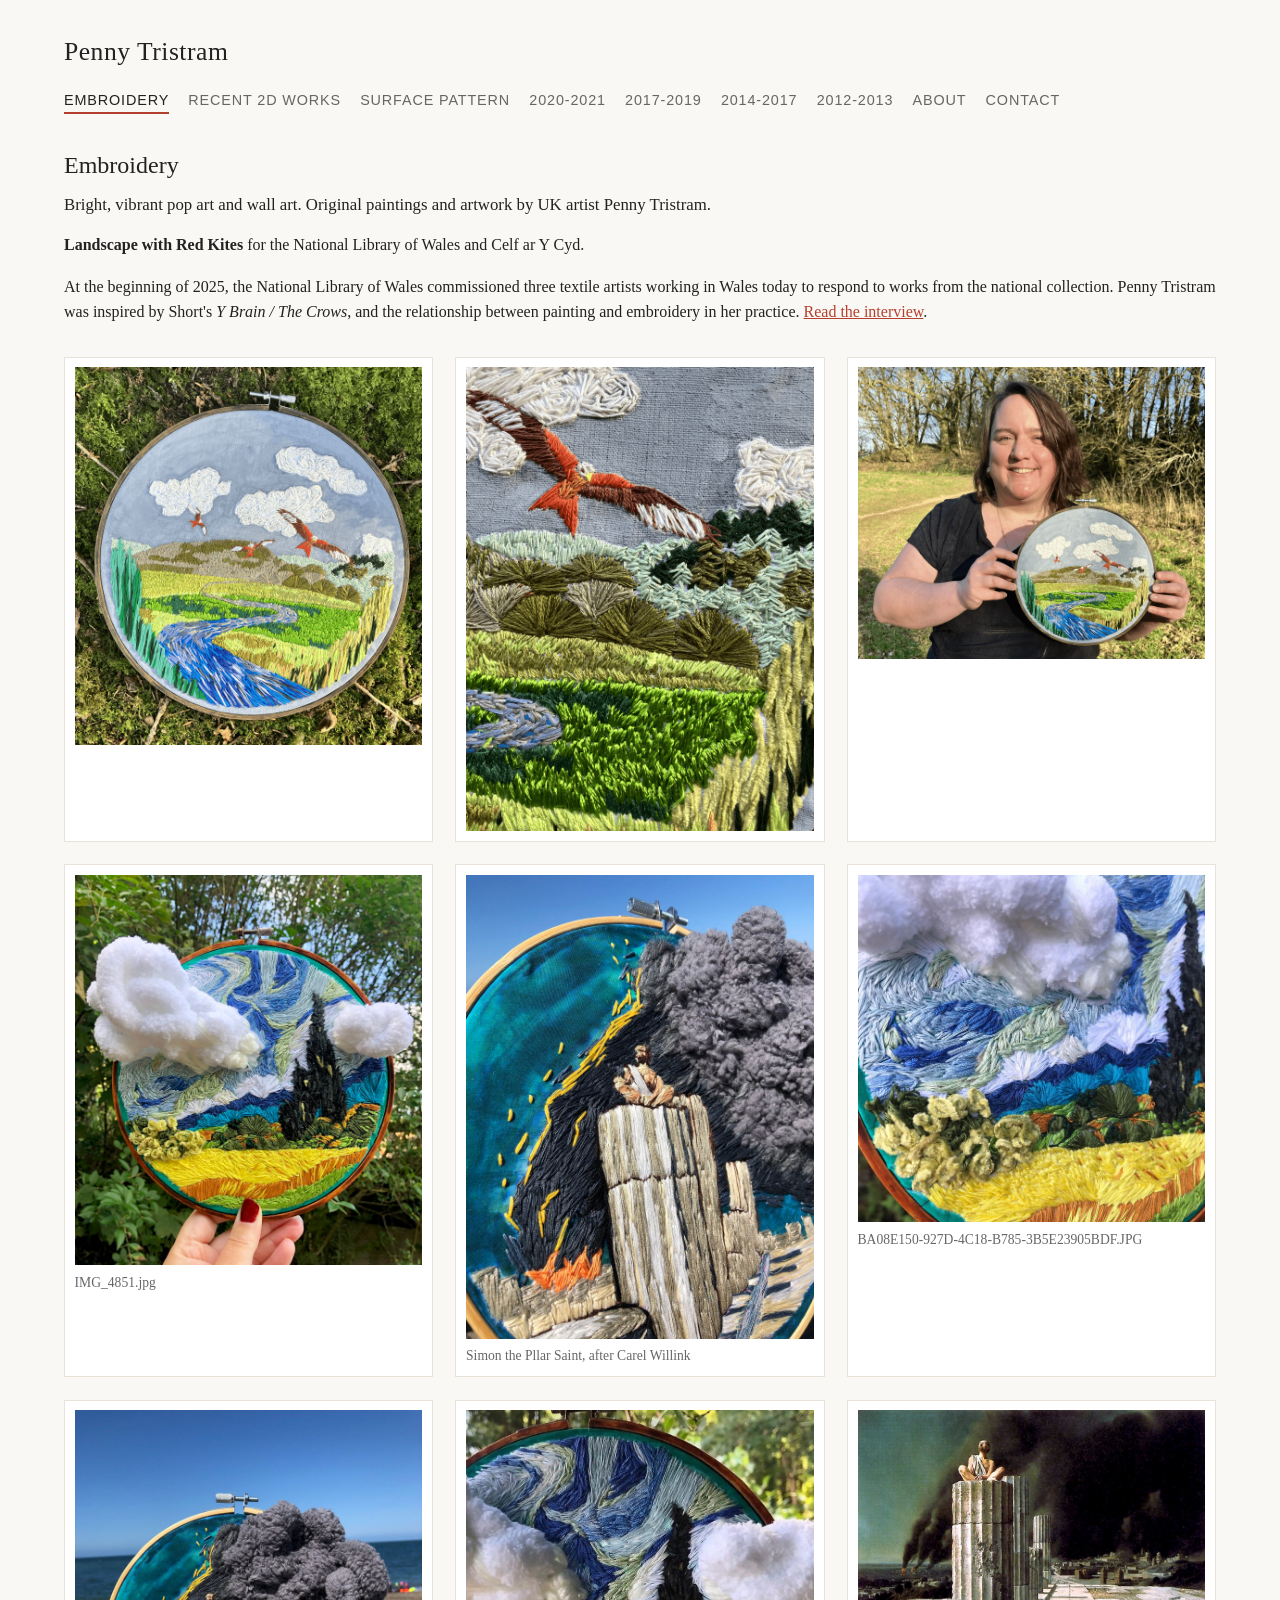
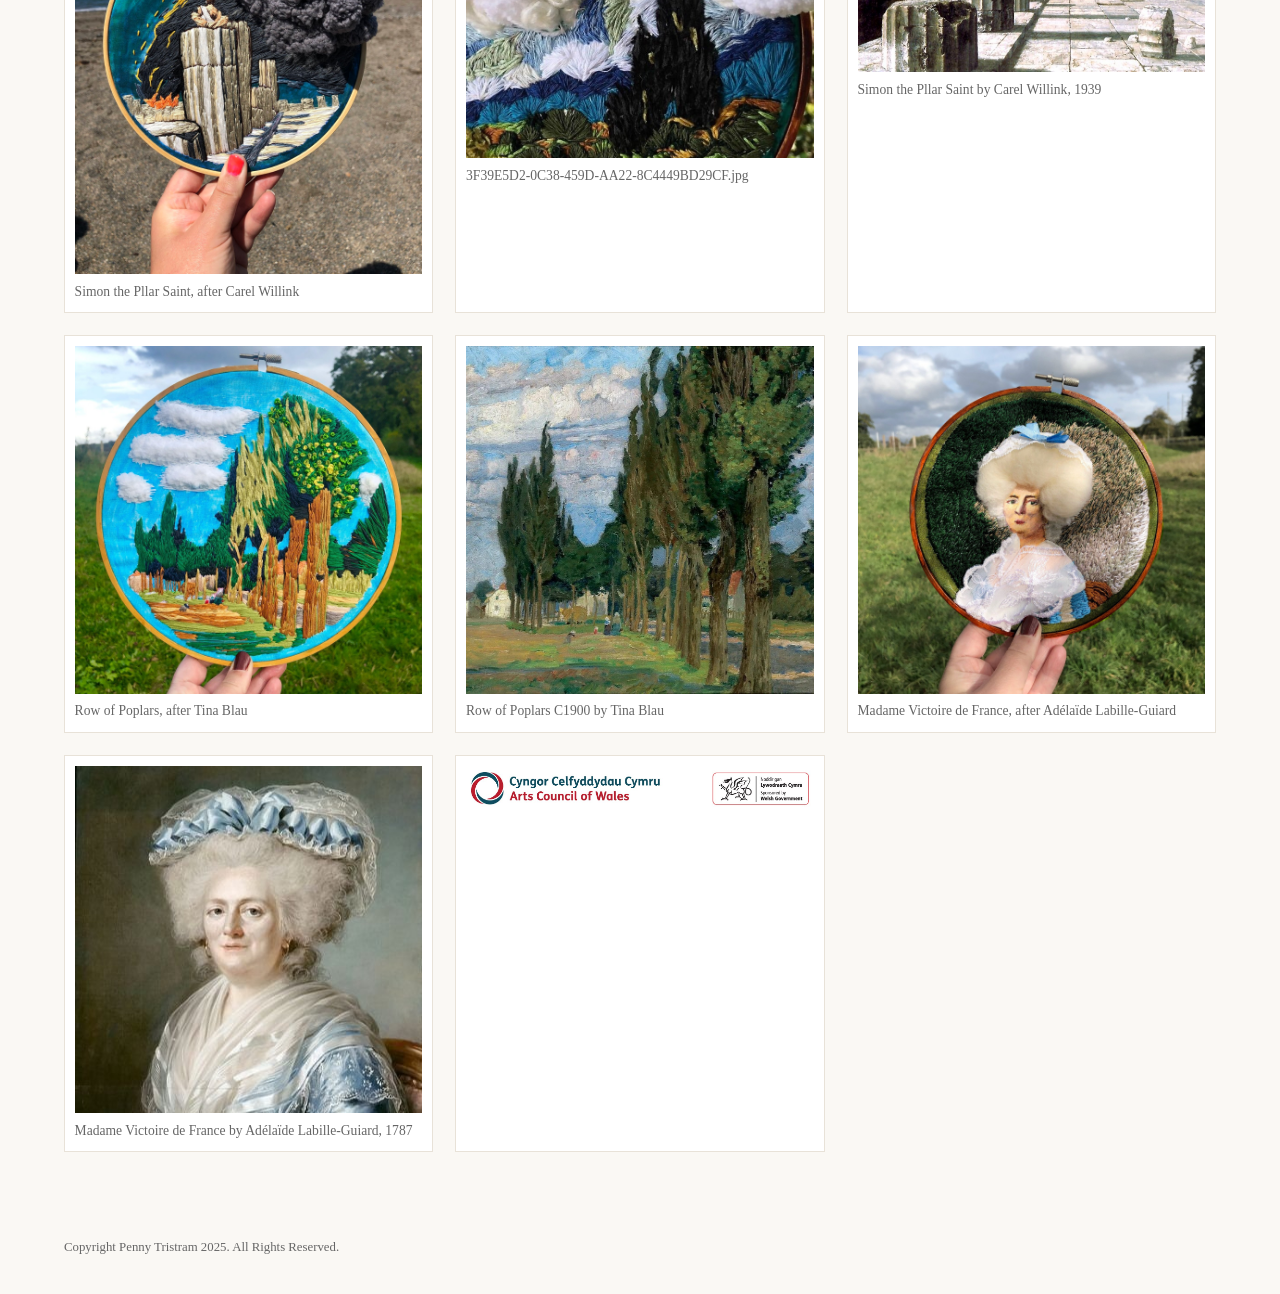
==== index.html @ d6a430cc "Initial portfolio site migrated from Squarespace" ====
<!doctype html>
<html lang="en-GB">
<head>
<meta charset="utf-8">
<meta name="viewport" content="width=device-width,initial-scale=1">
<title>Penny Tristram - Original Art</title>
<meta name="description" content="Painting, illustration and journal art by Penny Tristram">
<link rel="stylesheet" href="/style.css">
</head>
<body>
<header>
  <div class="site-name"><a href="/">Penny Tristram</a></div>
  <nav><a href="/" class="active">Embroidery</a>
<a href="/recent-2d-works">Recent 2D works</a>
<a href="/surface-pattern">Surface Pattern</a>
<a href="/new-page-3">2020-2021</a>
<a href="/20172019">2017-2019</a>
<a href="/20142017">2014-2017</a>
<a href="/20122013">2012-2013</a>
<a href="/about">About</a>
<a href="/contact">Contact</a></nav>
</header>
<main>

<h1>Embroidery</h1>
<p class="lede">Bright, vibrant pop art and wall art. Original paintings and artwork by UK artist Penny Tristram.</p>
<p class="feature-title"><strong>Landscape with Red Kites</strong> for the National Library of Wales and Celf ar Y Cyd.</p>
<p>At the beginning of 2025, the National Library of Wales commissioned three textile artists working in Wales today to respond to works from the national collection. Penny Tristram was inspired by Short's <em>Y Brain / The Crows</em>, and the relationship between painting and embroidery in her practice. <a href="https://celfarycyd.wales/cynfas/article/2776/Textiles-in-the-National-Collection-Part-3/" target="_blank" rel="noopener">Read the interview</a>.</p>

<section class="gallery">
<figure><a href="images/index/00.png" target="_blank" rel="noopener"><img src="images/index/00.png" alt="" loading="lazy"></a></figure>
<figure><a href="images/index/01.png" target="_blank" rel="noopener"><img src="images/index/01.png" alt="" loading="lazy"></a></figure>
<figure><a href="images/index/02.png" target="_blank" rel="noopener"><img src="images/index/02.png" alt="" loading="lazy"></a></figure>
<figure><a href="images/index/03.jpg" target="_blank" rel="noopener"><img src="images/index/03.jpg" alt="IMG_4851.jpg" loading="lazy"></a><figcaption>IMG_4851.jpg</figcaption></figure>
<figure><a href="images/index/04.JPG" target="_blank" rel="noopener"><img src="images/index/04.JPG" alt="Simon the Pllar Saint, after Carel Willink" loading="lazy"></a><figcaption>Simon the Pllar Saint, after Carel Willink</figcaption></figure>
<figure><a href="images/index/05.JPG" target="_blank" rel="noopener"><img src="images/index/05.JPG" alt="BA08E150-927D-4C18-B785-3B5E23905BDF.JPG" loading="lazy"></a><figcaption>BA08E150-927D-4C18-B785-3B5E23905BDF.JPG</figcaption></figure>
<figure><a href="images/index/06.JPG" target="_blank" rel="noopener"><img src="images/index/06.JPG" alt="Simon the Pllar Saint, after Carel Willink" loading="lazy"></a><figcaption>Simon the Pllar Saint, after Carel Willink</figcaption></figure>
<figure><a href="images/index/07.jpg" target="_blank" rel="noopener"><img src="images/index/07.jpg" alt="3F39E5D2-0C38-459D-AA22-8C4449BD29CF.jpg" loading="lazy"></a><figcaption>3F39E5D2-0C38-459D-AA22-8C4449BD29CF.jpg</figcaption></figure>
<figure><a href="images/index/08.jpg" target="_blank" rel="noopener"><img src="images/index/08.jpg" alt="Simon the Pllar Saint by Carel Willink, 1939" loading="lazy"></a><figcaption>Simon the Pllar Saint by Carel Willink, 1939</figcaption></figure>
<figure><a href="images/index/09.jpg" target="_blank" rel="noopener"><img src="images/index/09.jpg" alt="Row of Poplars, after Tina Blau" loading="lazy"></a><figcaption>Row of Poplars, after Tina Blau</figcaption></figure>
<figure><a href="images/index/10.jpg" target="_blank" rel="noopener"><img src="images/index/10.jpg" alt="Row of Poplars C1900 by Tina Blau" loading="lazy"></a><figcaption>Row of Poplars C1900 by Tina Blau</figcaption></figure>
<figure><a href="images/index/11.jpg" target="_blank" rel="noopener"><img src="images/index/11.jpg" alt="Madame Victoire de France, after Adélaïde Labille-Guiard" loading="lazy"></a><figcaption>Madame Victoire de France, after Adélaïde Labille-Guiard</figcaption></figure>
<figure><a href="images/index/12.jpg" target="_blank" rel="noopener"><img src="images/index/12.jpg" alt="Madame Victoire de France by Adélaïde Labille-Guiard, 1787" loading="lazy"></a><figcaption>Madame Victoire de France by Adélaïde Labille-Guiard, 1787</figcaption></figure>
<figure><a href="images/index/13.jpg" target="_blank" rel="noopener"><img src="images/index/13.jpg" alt="" loading="lazy"></a></figure>
</section>
</main>
<footer><p>Copyright Penny Tristram 2025. All Rights Reserved.</p></footer>
</body>
</html>
---- style.css ----
:root { --ink:#222; --muted:#666; --accent:#b3402f; }
* { box-sizing: border-box; }
body { margin:0; font-family: Georgia, 'Times New Roman', serif; color:var(--ink); background:#faf8f4; line-height:1.6; }
a { color:var(--accent); }
header { padding:2rem 1.5rem 0; max-width:1200px; margin:0 auto; }
.site-name { font-size:1.6rem; letter-spacing:.02em; }
.site-name a { color:var(--ink); text-decoration:none; }
nav { margin:1rem 0 2rem; display:flex; flex-wrap:wrap; gap:.4rem 1.2rem; font-family:Helvetica,Arial,sans-serif; font-size:.9rem; text-transform:uppercase; letter-spacing:.06em; }
nav a { color:var(--muted); text-decoration:none; }
nav a.active, nav a:hover { color:var(--ink); border-bottom:2px solid var(--accent); }
main { max-width:1200px; margin:0 auto; padding:0 1.5rem 3rem; }
h1 { font-weight:normal; font-size:1.5rem; margin:0 0 .5rem; }
.lede { font-size:1.05rem; color:var(--ink); margin:.2rem 0 .8rem; }
.feature-title { margin:.8rem 0 .2rem; }
p a { word-break:break-word; }
ul.pdfs { list-style:none; padding:0; }
ul.pdfs li { margin:.4rem 0; font-size:1.05rem; }
.gallery { display:grid; grid-template-columns:repeat(auto-fill,minmax(280px,1fr)); gap:1.4rem; margin-top:2rem; }
figure { margin:0; background:#fff; padding:.6rem; border:1px solid #e8e2d8; }
figure img { width:100%; height:auto; display:block; }
figcaption { font-size:.85rem; color:var(--muted); padding-top:.4rem; }
.empty { color:var(--muted); }
footer { max-width:1200px; margin:0 auto; padding:1.5rem; font-size:.8rem; color:var(--muted); }
@media (max-width:600px){ .gallery{ grid-template-columns:1fr 1fr; } }
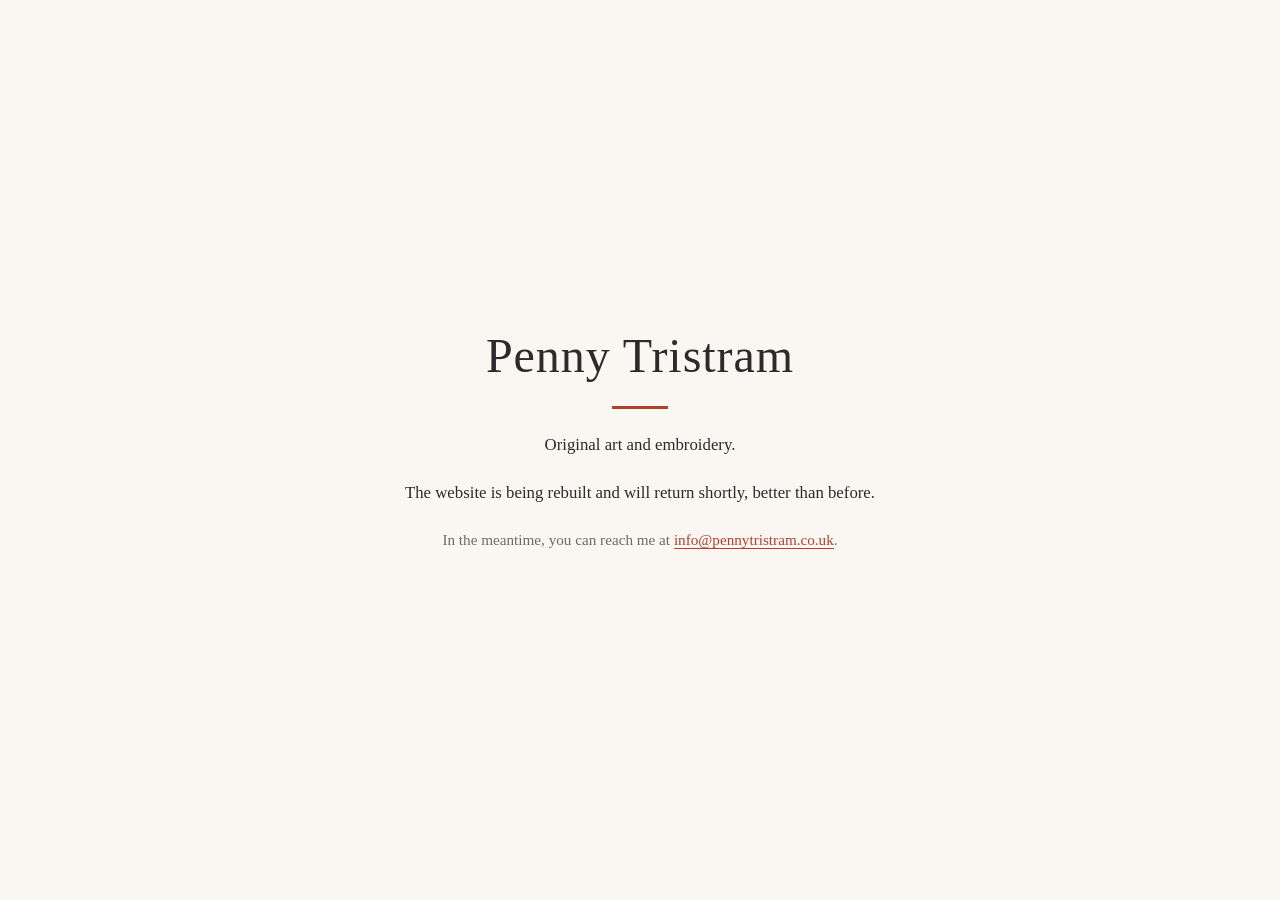
==== commit 39a3d3f9: "Replace site with under-construction page; full site on draft branch" ====
--- a/index.html
+++ b/index.html
@@ -1,49 +1,48 @@
-<!doctype html>
+<!DOCTYPE html>
 <html lang="en-GB">
 <head>
 <meta charset="utf-8">
-<meta name="viewport" content="width=device-width,initial-scale=1">
-<title>Penny Tristram - Original Art</title>
-<meta name="description" content="Painting, illustration and journal art by Penny Tristram">
-<link rel="stylesheet" href="/style.css">
+<meta name="viewport" content="width=device-width, initial-scale=1">
+<title>Penny Tristram &mdash; Original Art</title>
+<meta name="description" content="Penny Tristram, original art and embroidery. Site being rebuilt; new site coming soon.">
+<style>
+  :root { --accent: #b3402f; }
+  * { margin: 0; padding: 0; box-sizing: border-box; }
+  body {
+    font-family: Georgia, 'Times New Roman', serif;
+    min-height: 100vh;
+    display: flex;
+    align-items: center;
+    justify-content: center;
+    text-align: center;
+    background: #faf7f2;
+    color: #2b2b2b;
+    padding: 2rem;
+  }
+  main { max-width: 34rem; }
+  h1 {
+    font-size: clamp(2rem, 6vw, 3rem);
+    font-weight: normal;
+    letter-spacing: 0.02em;
+  }
+  .rule {
+    width: 3.5rem;
+    height: 3px;
+    background: var(--accent);
+    margin: 1.4rem auto;
+  }
+  p { line-height: 1.7; font-size: 1.05rem; margin-bottom: 1.2rem; }
+  .foot { color: #6b6b6b; font-size: 0.95rem; }
+  a { color: var(--accent); text-decoration: none; border-bottom: 1px solid var(--accent); }
+</style>
 </head>
 <body>
-<header>
-  <div class="site-name"><a href="/">Penny Tristram</a></div>
-  <nav><a href="/" class="active">Embroidery</a>
-<a href="/recent-2d-works">Recent 2D works</a>
-<a href="/surface-pattern">Surface Pattern</a>
-<a href="/new-page-3">2020-2021</a>
-<a href="/20172019">2017-2019</a>
-<a href="/20142017">2014-2017</a>
-<a href="/20122013">2012-2013</a>
-<a href="/about">About</a>
-<a href="/contact">Contact</a></nav>
-</header>
 <main>
-
-<h1>Embroidery</h1>
-<p class="lede">Bright, vibrant pop art and wall art. Original paintings and artwork by UK artist Penny Tristram.</p>
-<p class="feature-title"><strong>Landscape with Red Kites</strong> for the National Library of Wales and Celf ar Y Cyd.</p>
-<p>At the beginning of 2025, the National Library of Wales commissioned three textile artists working in Wales today to respond to works from the national collection. Penny Tristram was inspired by Short's <em>Y Brain / The Crows</em>, and the relationship between painting and embroidery in her practice. <a href="https://celfarycyd.wales/cynfas/article/2776/Textiles-in-the-National-Collection-Part-3/" target="_blank" rel="noopener">Read the interview</a>.</p>
-
-<section class="gallery">
-<figure><a href="images/index/00.png" target="_blank" rel="noopener"><img src="images/index/00.png" alt="" loading="lazy"></a></figure>
-<figure><a href="images/index/01.png" target="_blank" rel="noopener"><img src="images/index/01.png" alt="" loading="lazy"></a></figure>
-<figure><a href="images/index/02.png" target="_blank" rel="noopener"><img src="images/index/02.png" alt="" loading="lazy"></a></figure>
-<figure><a href="images/index/03.jpg" target="_blank" rel="noopener"><img src="images/index/03.jpg" alt="IMG_4851.jpg" loading="lazy"></a><figcaption>IMG_4851.jpg</figcaption></figure>
-<figure><a href="images/index/04.JPG" target="_blank" rel="noopener"><img src="images/index/04.JPG" alt="Simon the Pllar Saint, after Carel Willink" loading="lazy"></a><figcaption>Simon the Pllar Saint, after Carel Willink</figcaption></figure>
-<figure><a href="images/index/05.JPG" target="_blank" rel="noopener"><img src="images/index/05.JPG" alt="BA08E150-927D-4C18-B785-3B5E23905BDF.JPG" loading="lazy"></a><figcaption>BA08E150-927D-4C18-B785-3B5E23905BDF.JPG</figcaption></figure>
-<figure><a href="images/index/06.JPG" target="_blank" rel="noopener"><img src="images/index/06.JPG" alt="Simon the Pllar Saint, after Carel Willink" loading="lazy"></a><figcaption>Simon the Pllar Saint, after Carel Willink</figcaption></figure>
-<figure><a href="images/index/07.jpg" target="_blank" rel="noopener"><img src="images/index/07.jpg" alt="3F39E5D2-0C38-459D-AA22-8C4449BD29CF.jpg" loading="lazy"></a><figcaption>3F39E5D2-0C38-459D-AA22-8C4449BD29CF.jpg</figcaption></figure>
-<figure><a href="images/index/08.jpg" target="_blank" rel="noopener"><img src="images/index/08.jpg" alt="Simon the Pllar Saint by Carel Willink, 1939" loading="lazy"></a><figcaption>Simon the Pllar Saint by Carel Willink, 1939</figcaption></figure>
-<figure><a href="images/index/09.jpg" target="_blank" rel="noopener"><img src="images/index/09.jpg" alt="Row of Poplars, after Tina Blau" loading="lazy"></a><figcaption>Row of Poplars, after Tina Blau</figcaption></figure>
-<figure><a href="images/index/10.jpg" target="_blank" rel="noopener"><img src="images/index/10.jpg" alt="Row of Poplars C1900 by Tina Blau" loading="lazy"></a><figcaption>Row of Poplars C1900 by Tina Blau</figcaption></figure>
-<figure><a href="images/index/11.jpg" target="_blank" rel="noopener"><img src="images/index/11.jpg" alt="Madame Victoire de France, after Adélaïde Labille-Guiard" loading="lazy"></a><figcaption>Madame Victoire de France, after Adélaïde Labille-Guiard</figcaption></figure>
-<figure><a href="images/index/12.jpg" target="_blank" rel="noopener"><img src="images/index/12.jpg" alt="Madame Victoire de France by Adélaïde Labille-Guiard, 1787" loading="lazy"></a><figcaption>Madame Victoire de France by Adélaïde Labille-Guiard, 1787</figcaption></figure>
-<figure><a href="images/index/13.jpg" target="_blank" rel="noopener"><img src="images/index/13.jpg" alt="" loading="lazy"></a></figure>
-</section>
+  <h1>Penny Tristram</h1>
+  <div class="rule"></div>
+  <p>Original art and embroidery.</p>
+  <p>The website is being rebuilt and will return shortly, better than before.</p>
+  <p class="foot">In the meantime, you can reach me at <a href="mailto:info@pennytristram.co.uk">info@pennytristram.co.uk</a>.</p>
 </main>
-<footer><p>Copyright Penny Tristram 2025. All Rights Reserved.</p></footer>
 </body>
-</html>+</html>
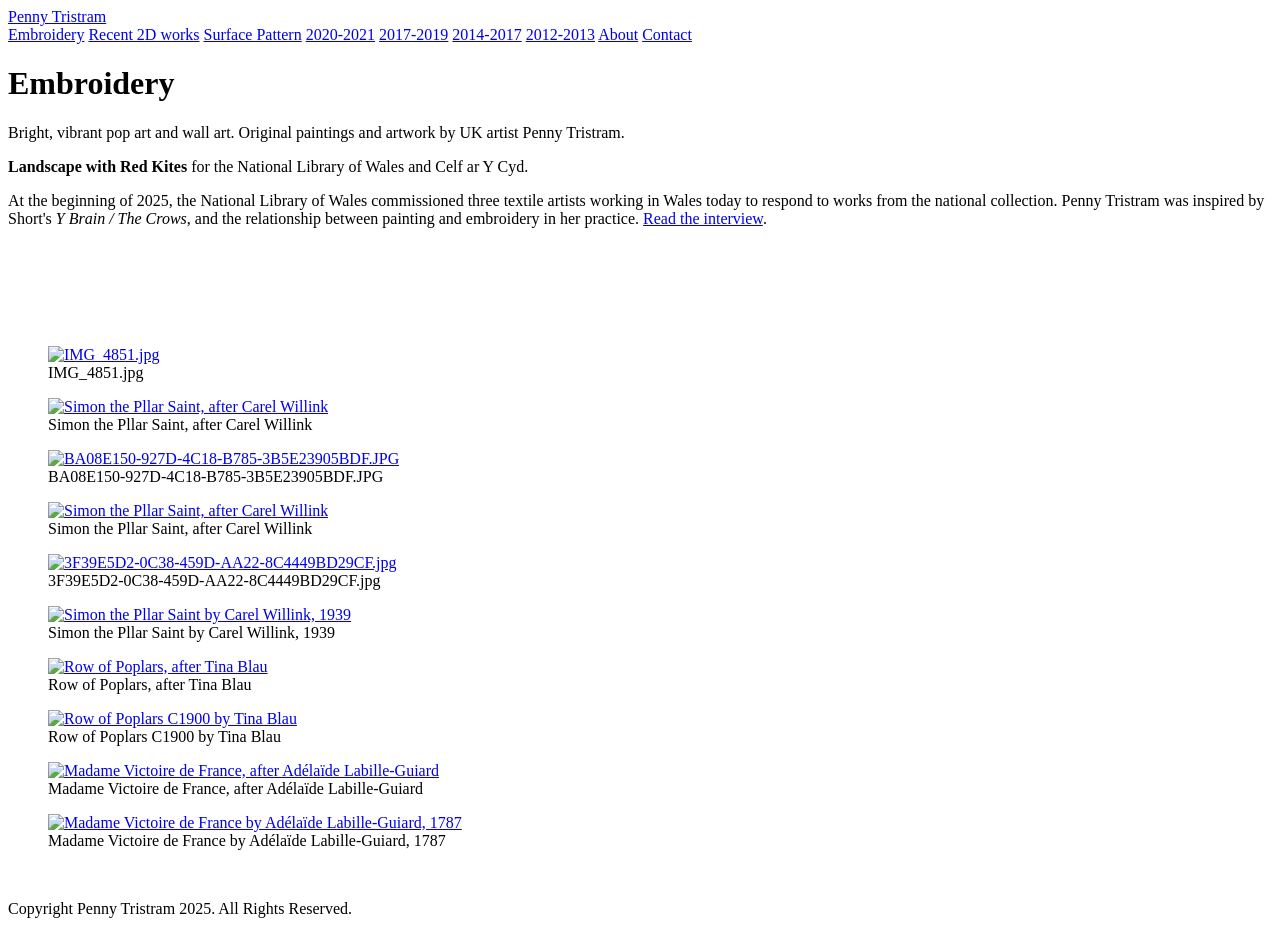
==== commit 45a43b0f: "Use relative links so the site renders under any path (project pages preview)" ====
--- a/index.html
+++ b/index.html
@@ -1,48 +1,49 @@
-<!DOCTYPE html>
+<!doctype html>
 <html lang="en-GB">
 <head>
 <meta charset="utf-8">
-<meta name="viewport" content="width=device-width, initial-scale=1">
-<title>Penny Tristram &mdash; Original Art</title>
-<meta name="description" content="Penny Tristram, original art and embroidery. Site being rebuilt; new site coming soon.">
-<style>
-  :root { --accent: #b3402f; }
-  * { margin: 0; padding: 0; box-sizing: border-box; }
-  body {
-    font-family: Georgia, 'Times New Roman', serif;
-    min-height: 100vh;
-    display: flex;
-    align-items: center;
-    justify-content: center;
-    text-align: center;
-    background: #faf7f2;
-    color: #2b2b2b;
-    padding: 2rem;
-  }
-  main { max-width: 34rem; }
-  h1 {
-    font-size: clamp(2rem, 6vw, 3rem);
-    font-weight: normal;
-    letter-spacing: 0.02em;
-  }
-  .rule {
-    width: 3.5rem;
-    height: 3px;
-    background: var(--accent);
-    margin: 1.4rem auto;
-  }
-  p { line-height: 1.7; font-size: 1.05rem; margin-bottom: 1.2rem; }
-  .foot { color: #6b6b6b; font-size: 0.95rem; }
-  a { color: var(--accent); text-decoration: none; border-bottom: 1px solid var(--accent); }
-</style>
+<meta name="viewport" content="width=device-width,initial-scale=1">
+<title>Penny Tristram - Original Art</title>
+<meta name="description" content="Painting, illustration and journal art by Penny Tristram">
+<link rel="stylesheet" href="./style.css">
 </head>
 <body>
+<header>
+  <div class="site-name"><a href="./">Penny Tristram</a></div>
+  <nav><a href="./" class="active">Embroidery</a>
+<a href="./recent-2d-works">Recent 2D works</a>
+<a href="./surface-pattern">Surface Pattern</a>
+<a href="./new-page-3">2020-2021</a>
+<a href="./20172019">2017-2019</a>
+<a href="./20142017">2014-2017</a>
+<a href="./20122013">2012-2013</a>
+<a href="./about">About</a>
+<a href="./contact">Contact</a></nav>
+</header>
 <main>
-  <h1>Penny Tristram</h1>
-  <div class="rule"></div>
-  <p>Original art and embroidery.</p>
-  <p>The website is being rebuilt and will return shortly, better than before.</p>
-  <p class="foot">In the meantime, you can reach me at <a href="mailto:info@pennytristram.co.uk">info@pennytristram.co.uk</a>.</p>
+
+<h1>Embroidery</h1>
+<p class="lede">Bright, vibrant pop art and wall art. Original paintings and artwork by UK artist Penny Tristram.</p>
+<p class="feature-title"><strong>Landscape with Red Kites</strong> for the National Library of Wales and Celf ar Y Cyd.</p>
+<p>At the beginning of 2025, the National Library of Wales commissioned three textile artists working in Wales today to respond to works from the national collection. Penny Tristram was inspired by Short's <em>Y Brain / The Crows</em>, and the relationship between painting and embroidery in her practice. <a href="https://celfarycyd.wales/cynfas/article/2776/Textiles-in-the-National-Collection-Part-3/" target="_blank" rel="noopener">Read the interview</a>.</p>
+
+<section class="gallery">
+<figure><a href="images/index/00.png" target="_blank" rel="noopener"><img src="images/index/00.png" alt="" loading="lazy"></a></figure>
+<figure><a href="images/index/01.png" target="_blank" rel="noopener"><img src="images/index/01.png" alt="" loading="lazy"></a></figure>
+<figure><a href="images/index/02.png" target="_blank" rel="noopener"><img src="images/index/02.png" alt="" loading="lazy"></a></figure>
+<figure><a href="images/index/03.jpg" target="_blank" rel="noopener"><img src="images/index/03.jpg" alt="IMG_4851.jpg" loading="lazy"></a><figcaption>IMG_4851.jpg</figcaption></figure>
+<figure><a href="images/index/04.JPG" target="_blank" rel="noopener"><img src="images/index/04.JPG" alt="Simon the Pllar Saint, after Carel Willink" loading="lazy"></a><figcaption>Simon the Pllar Saint, after Carel Willink</figcaption></figure>
+<figure><a href="images/index/05.JPG" target="_blank" rel="noopener"><img src="images/index/05.JPG" alt="BA08E150-927D-4C18-B785-3B5E23905BDF.JPG" loading="lazy"></a><figcaption>BA08E150-927D-4C18-B785-3B5E23905BDF.JPG</figcaption></figure>
+<figure><a href="images/index/06.JPG" target="_blank" rel="noopener"><img src="images/index/06.JPG" alt="Simon the Pllar Saint, after Carel Willink" loading="lazy"></a><figcaption>Simon the Pllar Saint, after Carel Willink</figcaption></figure>
+<figure><a href="images/index/07.jpg" target="_blank" rel="noopener"><img src="images/index/07.jpg" alt="3F39E5D2-0C38-459D-AA22-8C4449BD29CF.jpg" loading="lazy"></a><figcaption>3F39E5D2-0C38-459D-AA22-8C4449BD29CF.jpg</figcaption></figure>
+<figure><a href="images/index/08.jpg" target="_blank" rel="noopener"><img src="images/index/08.jpg" alt="Simon the Pllar Saint by Carel Willink, 1939" loading="lazy"></a><figcaption>Simon the Pllar Saint by Carel Willink, 1939</figcaption></figure>
+<figure><a href="images/index/09.jpg" target="_blank" rel="noopener"><img src="images/index/09.jpg" alt="Row of Poplars, after Tina Blau" loading="lazy"></a><figcaption>Row of Poplars, after Tina Blau</figcaption></figure>
+<figure><a href="images/index/10.jpg" target="_blank" rel="noopener"><img src="images/index/10.jpg" alt="Row of Poplars C1900 by Tina Blau" loading="lazy"></a><figcaption>Row of Poplars C1900 by Tina Blau</figcaption></figure>
+<figure><a href="images/index/11.jpg" target="_blank" rel="noopener"><img src="images/index/11.jpg" alt="Madame Victoire de France, after Adélaïde Labille-Guiard" loading="lazy"></a><figcaption>Madame Victoire de France, after Adélaïde Labille-Guiard</figcaption></figure>
+<figure><a href="images/index/12.jpg" target="_blank" rel="noopener"><img src="images/index/12.jpg" alt="Madame Victoire de France by Adélaïde Labille-Guiard, 1787" loading="lazy"></a><figcaption>Madame Victoire de France by Adélaïde Labille-Guiard, 1787</figcaption></figure>
+<figure><a href="images/index/13.jpg" target="_blank" rel="noopener"><img src="images/index/13.jpg" alt="" loading="lazy"></a></figure>
+</section>
 </main>
+<footer><p>Copyright Penny Tristram 2025. All Rights Reserved.</p></footer>
 </body>
-</html>
+</html>
